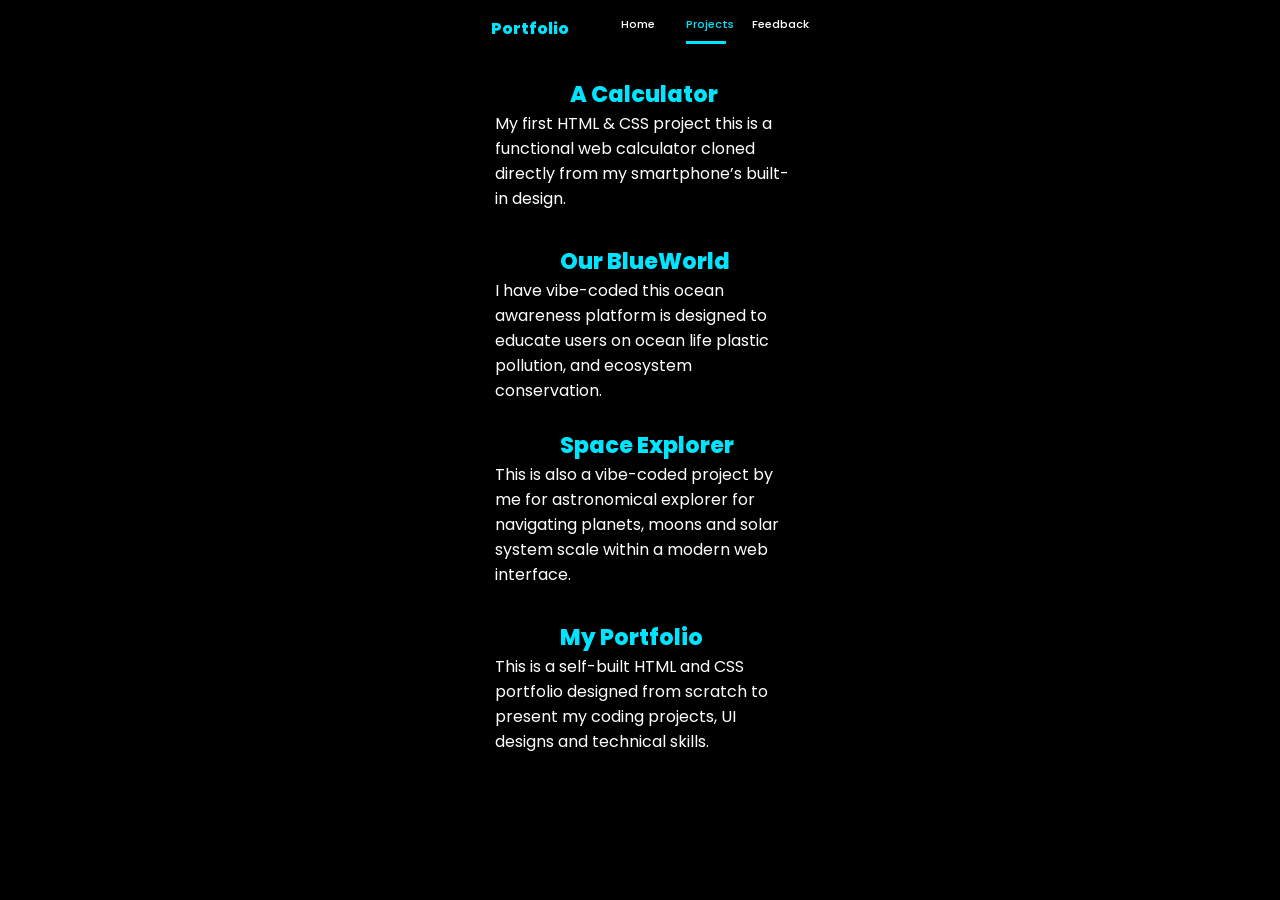
==== projects.html @ 98b55aca "Add files via upload" ====
<!DOCTYPE html>
<html>

<head>
  <meta charset="UTF-8">
  <meta name="viewport" content="width=device-width, initial-scale=1">
  <link rel="stylesheet" href="projects.css">
  <title>Projects</title>
</head>

<body>
     <nav>
       <a href="#" class="project-name"> Portfolio</a>
       <a href="index.html" class="home" >Home</a>
       <a href="#" class="active">Projects</a>
       <a class="feedback" href="feedback.html">Feedback</a>
     </nav>
  <a target="_blank" href="https://github.com/UTKARSH-ai-design/Calculator"><div class="box1"><span>A Calculator</span><p>My first HTML & CSS project this is a functional web calculator cloned directly from my smartphone’s built-in design.</p></div></a>
  <a target="_blank" href="https://github.com/UTKARSH-ai-design/ocean-awareness"><div class="box2"><span>Our BlueWorld</span><p>I have vibe-coded this ocean awareness platform is designed to educate users on ocean life plastic pollution, and ecosystem conservation.</p></div></a>
<a target="_blank" href="https://github.com/UTKARSH-ai-design/Aurora-Solar-System-Explorer">  <div class="box3"><span>Space Explorer</span><p>This is also a vibe-coded project by me for astronomical explorer for navigating planets, moons and solar system scale within a modern web interface.</p></div>
  </a>
<a target="_blank"href="https://github.com/UTKARSH-ai-design/My-Portfolio"><div class="box4"><span>My Portfolio</span><p>This is a self-built HTML and CSS portfolio designed from scratch to present my coding projects, UI designs and technical skills.</p></div></a>
</body>

</html>
---- projects.css ----
@import url('https://fonts.googleapis.com/css2?family=Poppins:wght@100;200;300;400;500;600&display=swap');

* {
    margin: 0;
    padding: 0;
    box-sizing: border-box;
    text-decoration: none;
    border: none;
    outline: none;
    font-family: 'Poppins', sans-serif;
}

body{
    width: 100%;
    height: 100vh;
    background-color: black;
    color: white;
    margin: 0;
    padding: 0;
    display: flex;
    flex-direction: column;
    align-items: center;
    
}

nav{
    display:flex;
    flex-direction: row;
}

.project-name {
    font-size: 1rem;
    color: #00E5FF;
    font-weight: 800;
    cursor: pointer;
    transition: 0.5s ease;
    margin-left: 0.2rem;
    margin-right: 4rem;
    
}

.home:hover{
    transform: translate(0px, 0px);
box-shadow: 0 0px 0px rgba(0, 0, 0, 1.0)
}

.active:hover{
    transform: translate(0px, 0px);
box-shadow: 0 0px 0px rgba(0, 0, 0, 1.0)
}

.feedback:hover{
    transform: translate(0px, 0px);
box-shadow: 0 0px 0px rgba(0, 0, 0, 1.0)
}

.project-name:hover {
    transform: scale(2);
    border-bottom: 3px solid transparent;
    
box-shadow: 0 0px 0px rgba(0, 0, 0, 1.0)
}

nav a {
    font-size: 0.7rem;
    color: white;
    margin-left: 1.6rem;
    font-weight: 500;
    transition: 0.3s ease;
    border-bottom: 3px solid transparent;
    margin-top: 1rem;
    width: 40px;
    min-height: 10px;
    display: block;
    border-radius: 0px;
}

nav a:hover,
nav a.active {
    color: #00E5FF;
    border-bottom: 3px solid #00E5FF;
}

a{
    color:white;
    text-decoration:none;
background-color: black;
width: 300px;
min-height: 150px;
height: auto;
margin-top: 25px;
border-radius: 30px;
 transition: transform 0.3s ease, box-shadow 0.3s ease;
 display:flex;
 justify-content: center;
 align-items: center;
}

.box1 span{
    color: #00E5FF;
    margin-left: 80px;
    font-size: 1.4rem;
    font-weight: 800;
}

.box1 p{
    margin-left:5px;
}

a:hover{
    transform: translate(10px, -10px);
  box-shadow: 0 15px 30px rgba(0, 229, 255, 1.0)
}

.box2 span {
    color: #00E5FF;
    margin-left: 70px;
    font-size: 1.4rem;
    font-weight: 800;
}

.box2 p {
    margin-left: 5px;
}

.box3 span {
    color: #00E5FF;
    margin-left: 70px;
    font-size: 1.4rem;
    font-weight: 800;
}

.box3 p {
    margin-left: 5px;
}

.box4 span {
    color: #00E5FF;
    margin-left: 70px;
    font-size: 1.4rem;
    font-weight: 800;
}

.box4 p {
    margin-left: 5px;
}
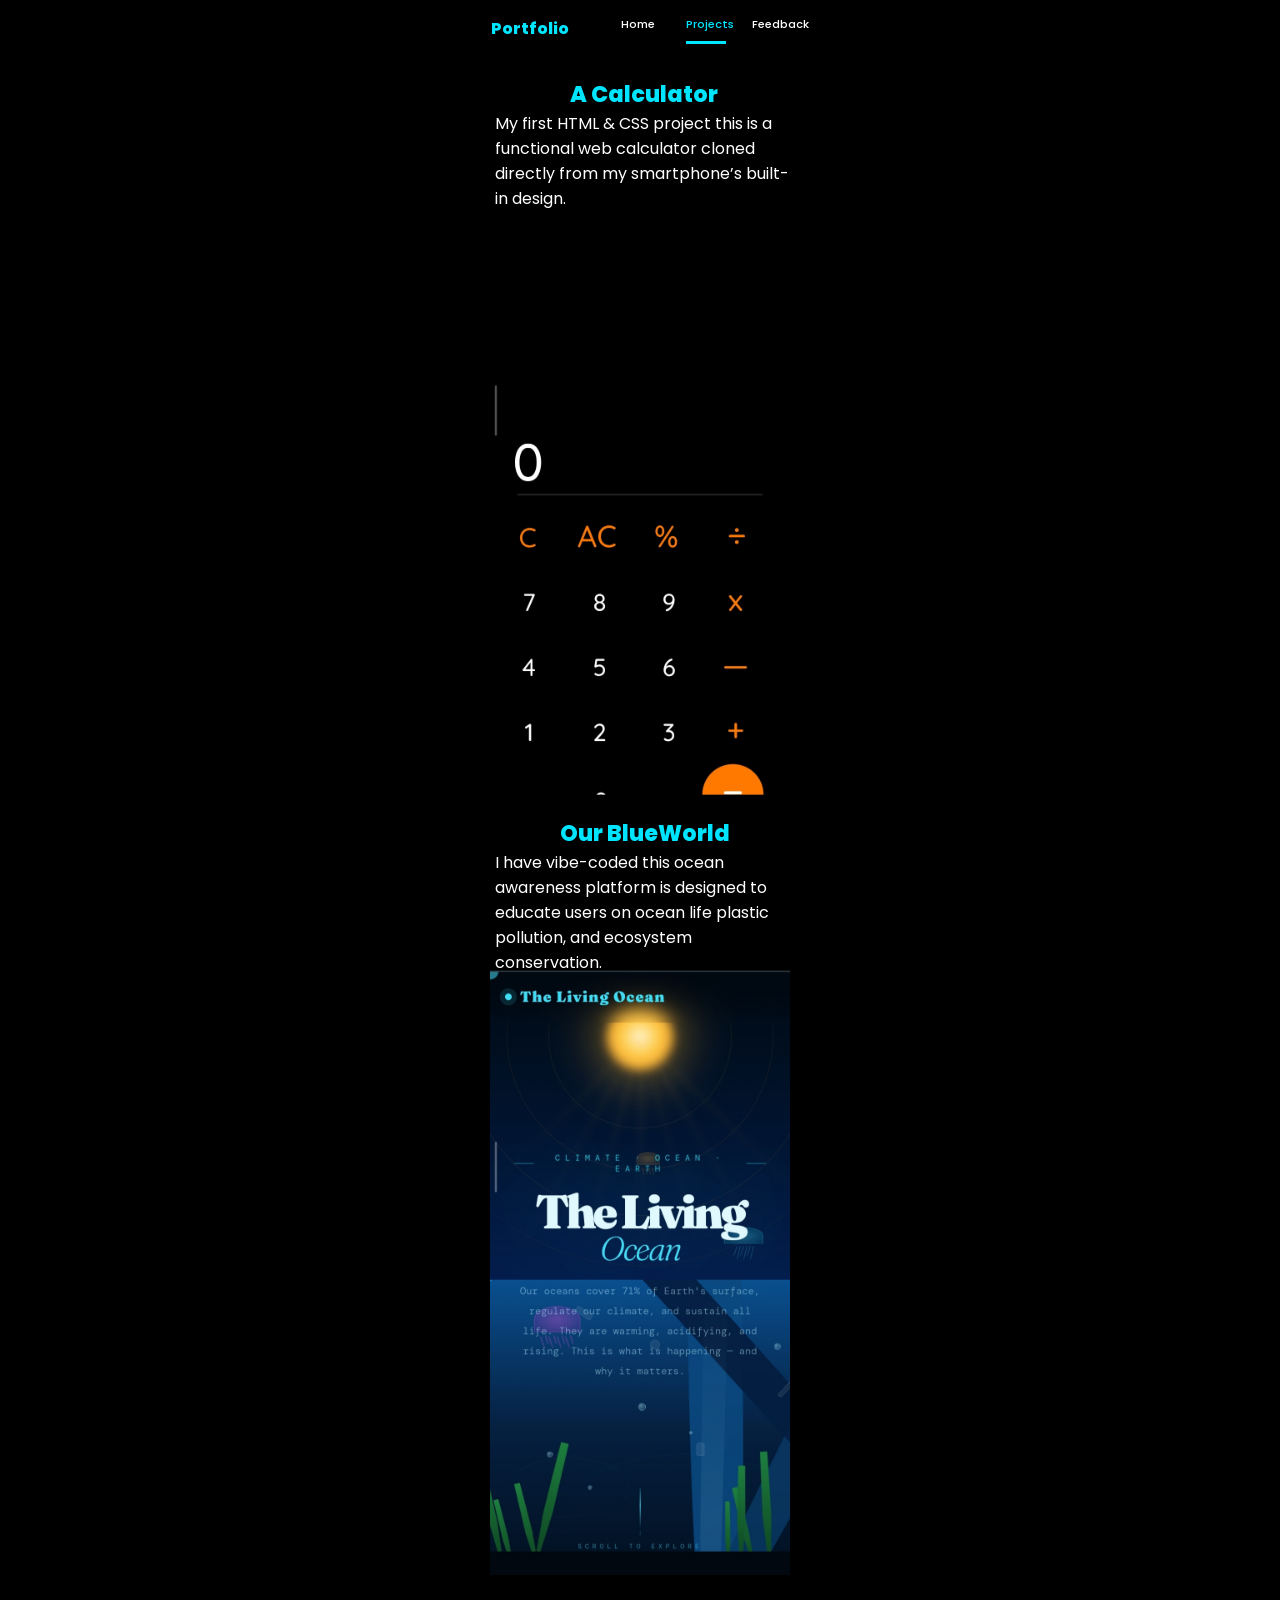
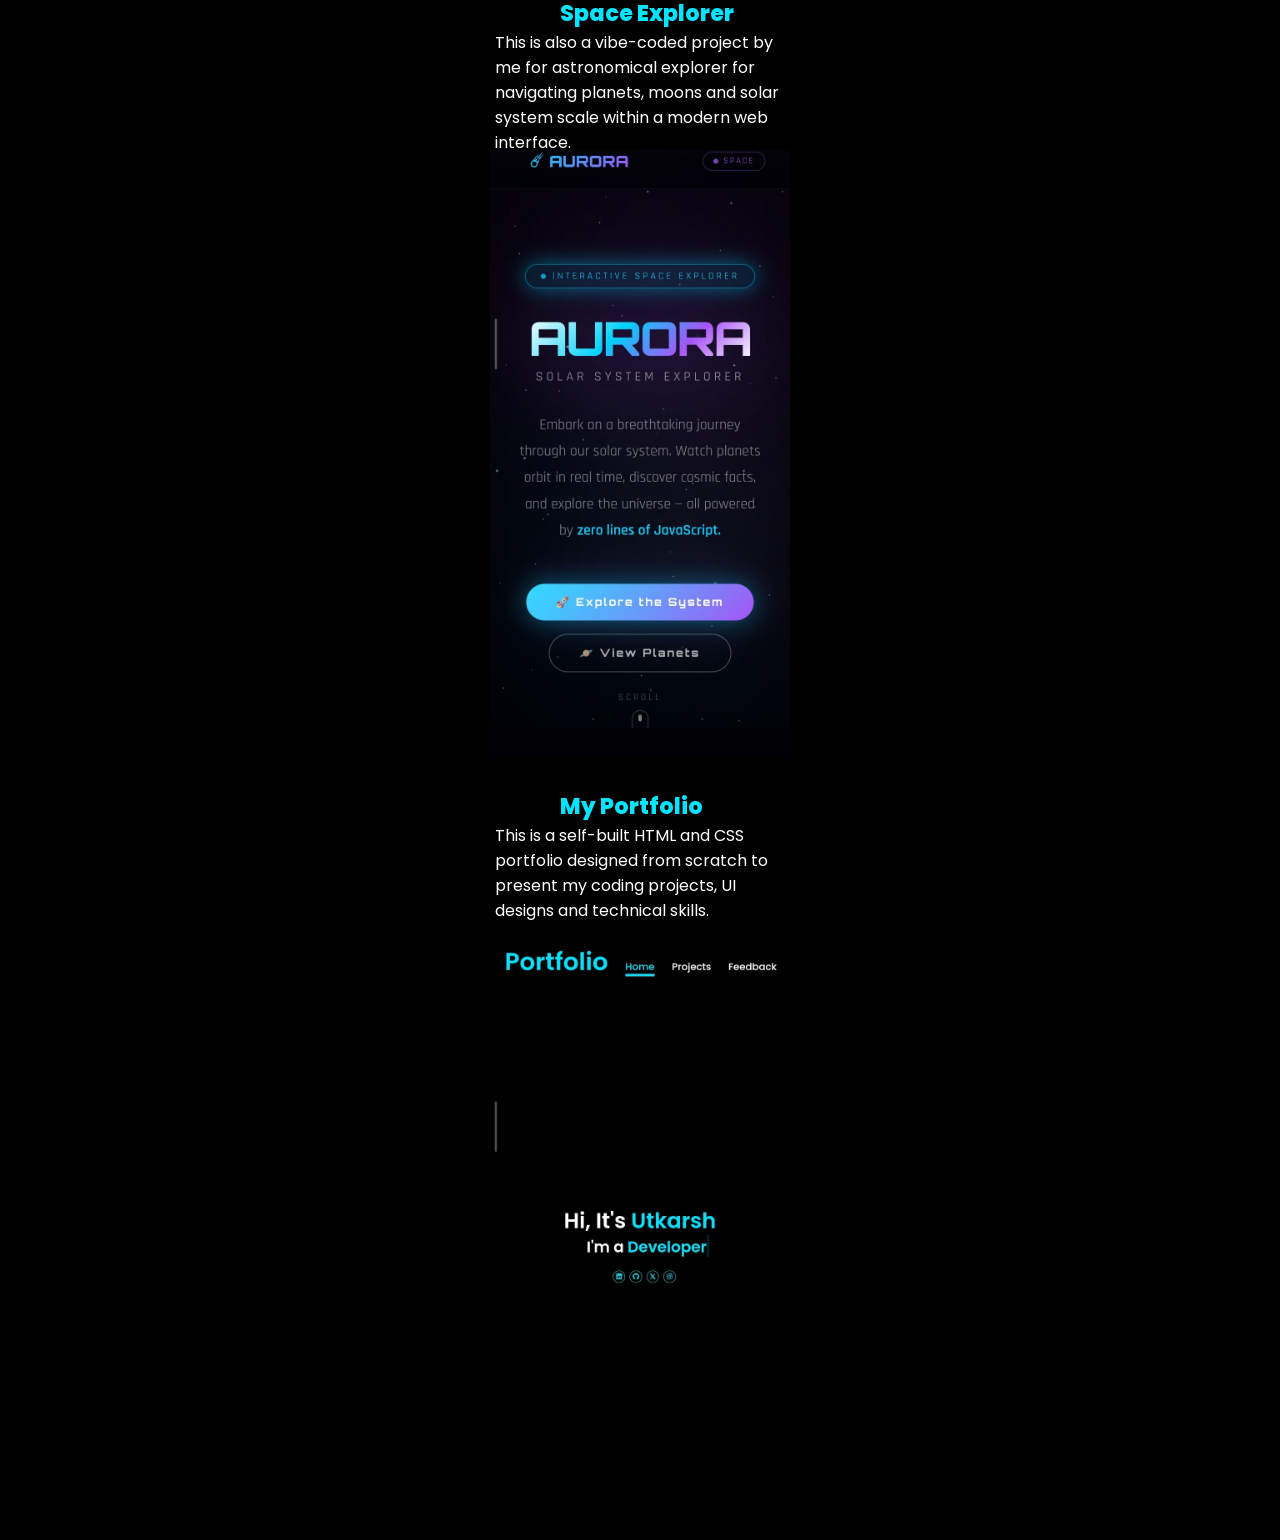
==== commit eeecf312: "Add files via upload" ====
--- a/projects.html
+++ b/projects.html
@@ -15,11 +15,15 @@
        <a href="#" class="active">Projects</a>
        <a class="feedback" href="feedback.html">Feedback</a>
      </nav>
-  <a target="_blank" href="https://github.com/UTKARSH-ai-design/Calculator"><div class="box1"><span>A Calculator</span><p>My first HTML & CSS project this is a functional web calculator cloned directly from my smartphone’s built-in design.</p></div></a>
-  <a target="_blank" href="https://github.com/UTKARSH-ai-design/ocean-awareness"><div class="box2"><span>Our BlueWorld</span><p>I have vibe-coded this ocean awareness platform is designed to educate users on ocean life plastic pollution, and ecosystem conservation.</p></div></a>
-<a target="_blank" href="https://github.com/UTKARSH-ai-design/Aurora-Solar-System-Explorer">  <div class="box3"><span>Space Explorer</span><p>This is also a vibe-coded project by me for astronomical explorer for navigating planets, moons and solar system scale within a modern web interface.</p></div>
+  <a target="_blank" href="https://calculator203.netlify.app/"><div class="box1"><span>A Calculator</span><p>My first HTML & CSS project this is a functional web calculator cloned directly from my smartphone’s built-in design.</p></div></a>
+  <img src="calculator.jpg" alt="calculator">
+  <a target="_blank" href="https://ourblueworld.netlify.app/"><div class="box2"><span>Our BlueWorld</span><p>I have vibe-coded this ocean awareness platform is designed to educate users on ocean life plastic pollution, and ecosystem conservation.</p></div></a>
+    <img src="ourblueworld.jpg" alt="ourblueworld">
+<a target="_blank" href="https://explorer-space.netlify.app/">  <div class="box3"><span>Space Explorer</span><p>This is also a vibe-coded project by me for astronomical explorer for navigating planets, moons and solar system scale within a modern web interface.</p></div>
   </a>
-<a target="_blank"href="https://github.com/UTKARSH-ai-design/My-Portfolio"><div class="box4"><span>My Portfolio</span><p>This is a self-built HTML and CSS portfolio designed from scratch to present my coding projects, UI designs and technical skills.</p></div></a>
+  <img src="space-explorer.jpg" alt="space-explorer">
+<a target="_blank"href="https://portfolio-build-design.netlify.app/"><div class="box4"><span>My Portfolio</span><p>This is a self-built HTML and CSS portfolio designed from scratch to present my coding projects, UI designs and technical skills.</p></div></a>
+  <img src="portfolio.jpg" alt="portfolio">
 </body>
 
 </html>
--- a/projects.css
+++ b/projects.css
@@ -26,6 +26,9 @@
 nav{
     display:flex;
     flex-direction: row;
+    flex-wrap: wrap;
+    justify-content: center;
+    width: 100%;
 }
 
 .project-name {
@@ -61,6 +64,28 @@
 box-shadow: 0 0px 0px rgba(0, 0, 0, 1.0)
 }
 
+@media screen and (max-width: 1366px) {
+    body {
+        margin: 0;
+        padding: 0;
+        display: flex;
+        align-items: center;
+        width: 100%;
+        
+    }
+    
+}
+
+@media screen and (max-width: 768px) {
+    body {
+        margin: 0;
+        padding: 0;
+        display: inline-flex;
+       align-items:center;
+       width: 100%;
+    }
+}
+
 nav a {
     font-size: 0.7rem;
     color: white;
@@ -81,11 +106,18 @@
     border-bottom: 3px solid #00E5FF;
 }
 
+img{
+    width: 300px;
+    max-width: 90vw;
+    height: auto;
+}
+
 a{
     color:white;
     text-decoration:none;
 background-color: black;
 width: 300px;
+max-width: 90vw;
 min-height: 150px;
 height: auto;
 margin-top: 25px;
